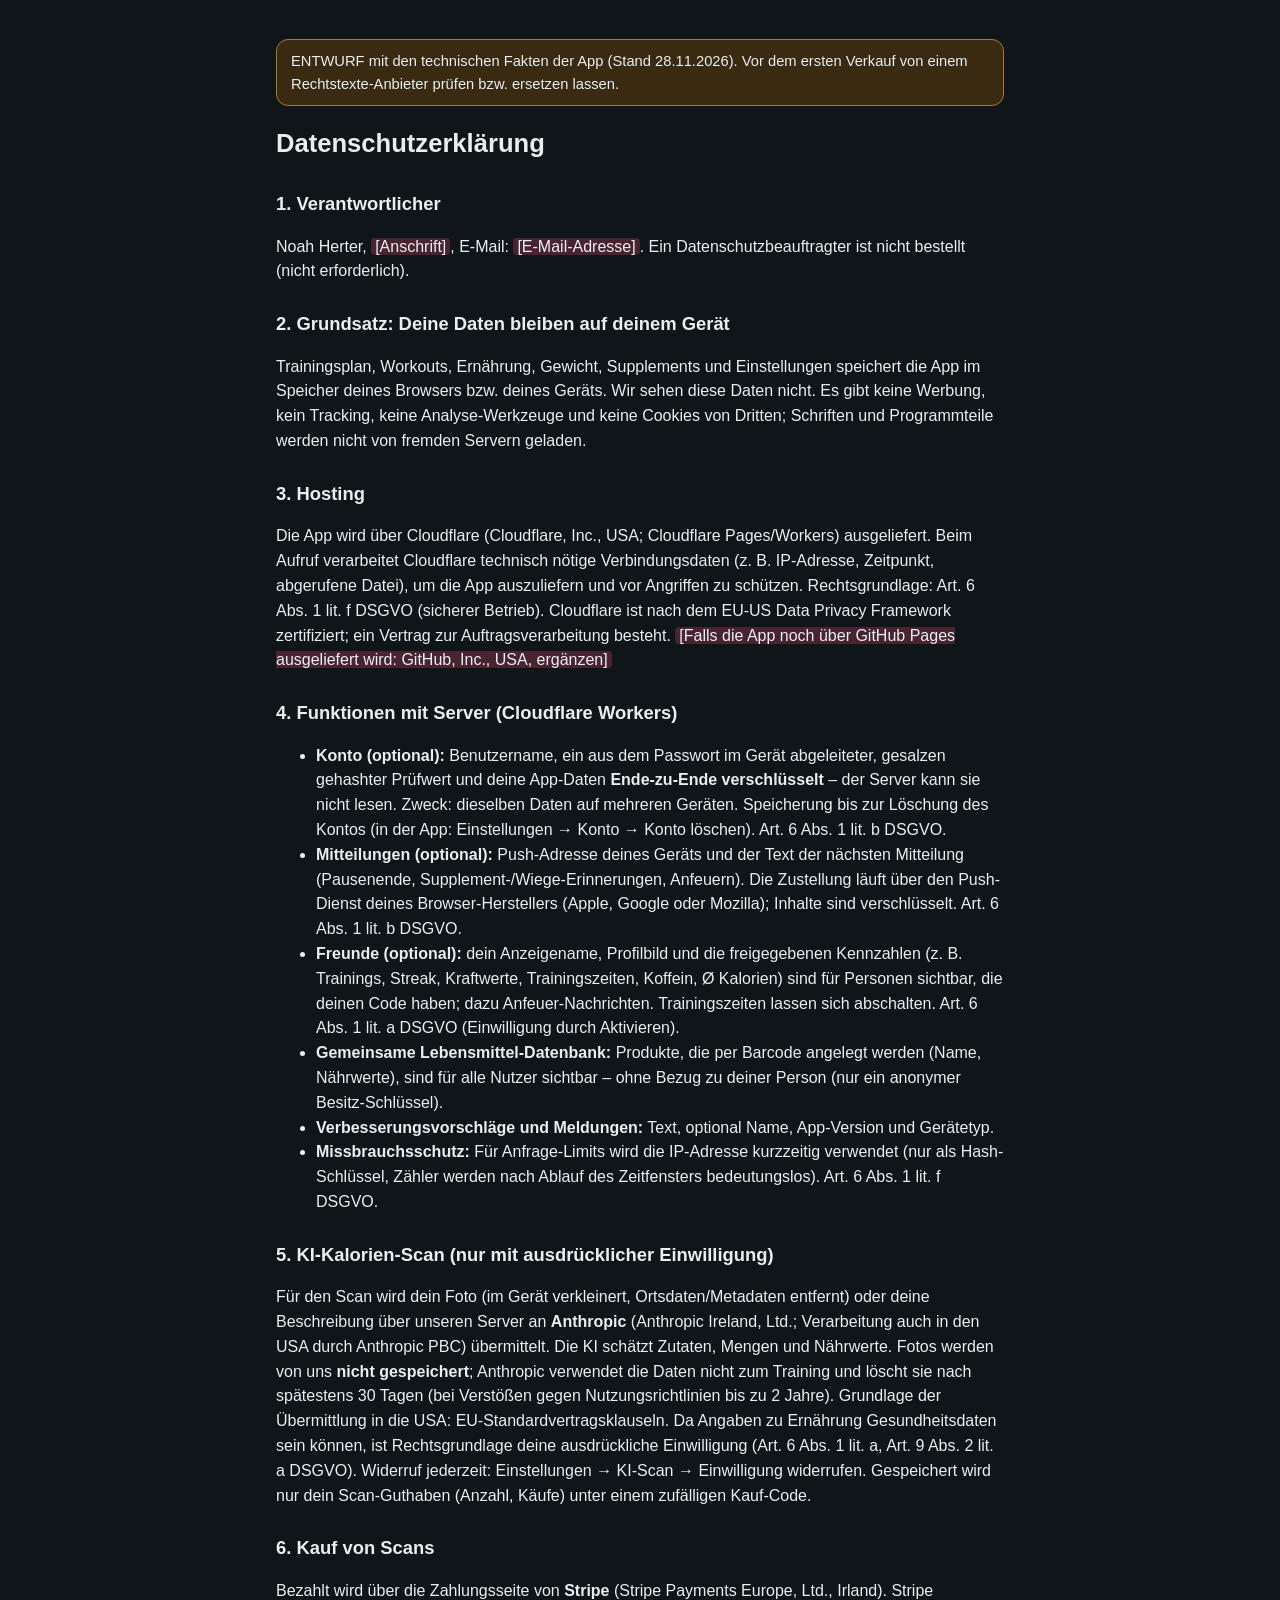
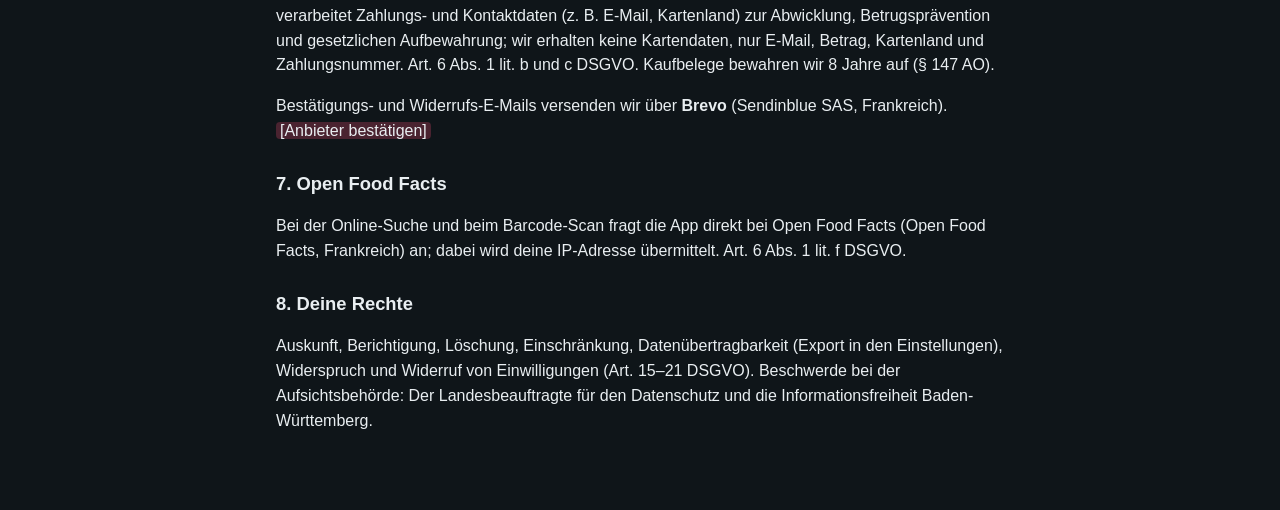
==== legal/datenschutz.html @ 0e15b8af "v3.35.0: KI-Scan, Scan-Guthaben, Kauf (Stripe), Widerruf, Rechtsseiten; Auslieferung jetzt über Clou" ====
<!doctype html>
<html lang="de"><head><meta charset="utf-8"><meta name="viewport" content="width=device-width, initial-scale=1"><title>Datenschutzerklärung</title><link rel="stylesheet" href="legal.css"></head>
<body><main>
<p class="draft">ENTWURF mit den technischen Fakten der App (Stand 28.11.2026). Vor dem ersten Verkauf von einem Rechtstexte-Anbieter prüfen bzw. ersetzen lassen.</p>
<h1>Datenschutzerklärung</h1>
<h2>1. Verantwortlicher</h2>
<p>Noah Herter, <span class="ph">[Anschrift]</span>, E-Mail: <span class="ph">[E-Mail-Adresse]</span>. Ein Datenschutzbeauftragter ist nicht bestellt (nicht erforderlich).</p>

<h2>2. Grundsatz: Deine Daten bleiben auf deinem Gerät</h2>
<p>Trainingsplan, Workouts, Ernährung, Gewicht, Supplements und Einstellungen speichert die App im Speicher deines Browsers bzw. deines Geräts. Wir sehen diese Daten nicht. Es gibt keine Werbung, kein Tracking, keine Analyse-Werkzeuge und keine Cookies von Dritten; Schriften und Programmteile werden nicht von fremden Servern geladen.</p>

<h2>3. Hosting</h2>
<p>Die App wird über Cloudflare (Cloudflare, Inc., USA; Cloudflare Pages/Workers) ausgeliefert. Beim Aufruf verarbeitet Cloudflare technisch nötige Verbindungsdaten (z. B. IP-Adresse, Zeitpunkt, abgerufene Datei), um die App auszuliefern und vor Angriffen zu schützen. Rechtsgrundlage: Art. 6 Abs. 1 lit. f DSGVO (sicherer Betrieb). Cloudflare ist nach dem EU-US Data Privacy Framework zertifiziert; ein Vertrag zur Auftragsverarbeitung besteht. <span class="ph">[Falls die App noch über GitHub Pages ausgeliefert wird: GitHub, Inc., USA, ergänzen]</span></p>

<h2>4. Funktionen mit Server (Cloudflare Workers)</h2>
<ul>
<li><b>Konto (optional):</b> Benutzername, ein aus dem Passwort im Gerät abgeleiteter, gesalzen gehashter Prüfwert und deine App-Daten <b>Ende-zu-Ende verschlüsselt</b> – der Server kann sie nicht lesen. Zweck: dieselben Daten auf mehreren Geräten. Speicherung bis zur Löschung des Kontos (in der App: Einstellungen → Konto → Konto löschen). Art. 6 Abs. 1 lit. b DSGVO.</li>
<li><b>Mitteilungen (optional):</b> Push-Adresse deines Geräts und der Text der nächsten Mitteilung (Pausenende, Supplement-/Wiege-Erinnerungen, Anfeuern). Die Zustellung läuft über den Push-Dienst deines Browser-Herstellers (Apple, Google oder Mozilla); Inhalte sind verschlüsselt. Art. 6 Abs. 1 lit. b DSGVO.</li>
<li><b>Freunde (optional):</b> dein Anzeigename, Profilbild und die freigegebenen Kennzahlen (z. B. Trainings, Streak, Kraftwerte, Trainingszeiten, Koffein, Ø Kalorien) sind für Personen sichtbar, die deinen Code haben; dazu Anfeuer-Nachrichten. Trainingszeiten lassen sich abschalten. Art. 6 Abs. 1 lit. a DSGVO (Einwilligung durch Aktivieren).</li>
<li><b>Gemeinsame Lebensmittel-Datenbank:</b> Produkte, die per Barcode angelegt werden (Name, Nährwerte), sind für alle Nutzer sichtbar – ohne Bezug zu deiner Person (nur ein anonymer Besitz-Schlüssel).</li>
<li><b>Verbesserungsvorschläge und Meldungen:</b> Text, optional Name, App-Version und Gerätetyp.</li>
<li><b>Missbrauchsschutz:</b> Für Anfrage-Limits wird die IP-Adresse kurzzeitig verwendet (nur als Hash-Schlüssel, Zähler werden nach Ablauf des Zeitfensters bedeutungslos). Art. 6 Abs. 1 lit. f DSGVO.</li>
</ul>

<h2>5. KI-Kalorien-Scan (nur mit ausdrücklicher Einwilligung)</h2>
<p>Für den Scan wird dein Foto (im Gerät verkleinert, Ortsdaten/Metadaten entfernt) oder deine Beschreibung über unseren Server an <b>Anthropic</b> (Anthropic Ireland, Ltd.; Verarbeitung auch in den USA durch Anthropic PBC) übermittelt. Die KI schätzt Zutaten, Mengen und Nährwerte. Fotos werden von uns <b>nicht gespeichert</b>; Anthropic verwendet die Daten nicht zum Training und löscht sie nach spätestens 30 Tagen (bei Verstößen gegen Nutzungsrichtlinien bis zu 2 Jahre). Grundlage der Übermittlung in die USA: EU-Standardvertragsklauseln. Da Angaben zu Ernährung Gesundheitsdaten sein können, ist Rechtsgrundlage deine ausdrückliche Einwilligung (Art. 6 Abs. 1 lit. a, Art. 9 Abs. 2 lit. a DSGVO). Widerruf jederzeit: Einstellungen → KI-Scan → Einwilligung widerrufen. Gespeichert wird nur dein Scan-Guthaben (Anzahl, Käufe) unter einem zufälligen Kauf-Code.</p>

<h2>6. Kauf von Scans</h2>
<p>Bezahlt wird über die Zahlungsseite von <b>Stripe</b> (Stripe Payments Europe, Ltd., Irland). Stripe verarbeitet Zahlungs- und Kontaktdaten (z. B. E-Mail, Kartenland) zur Abwicklung, Betrugsprävention und gesetzlichen Aufbewahrung; wir erhalten keine Kartendaten, nur E-Mail, Betrag, Kartenland und Zahlungsnummer. Art. 6 Abs. 1 lit. b und c DSGVO. Kaufbelege bewahren wir 8 Jahre auf (§ 147 AO).</p>
<p>Bestätigungs- und Widerrufs-E-Mails versenden wir über <b>Brevo</b> (Sendinblue SAS, Frankreich). <span class="ph">[Anbieter bestätigen]</span></p>

<h2>7. Open Food Facts</h2>
<p>Bei der Online-Suche und beim Barcode-Scan fragt die App direkt bei Open Food Facts (Open Food Facts, Frankreich) an; dabei wird deine IP-Adresse übermittelt. Art. 6 Abs. 1 lit. f DSGVO.</p>

<h2>8. Deine Rechte</h2>
<p>Auskunft, Berichtigung, Löschung, Einschränkung, Datenübertragbarkeit (Export in den Einstellungen), Widerspruch und Widerruf von Einwilligungen (Art. 15–21 DSGVO). Beschwerde bei der Aufsichtsbehörde: Der Landesbeauftragte für den Datenschutz und die Informationsfreiheit Baden-Württemberg.</p>
</main></body></html>
---- legal/legal.css ----
:root { color-scheme: dark; --bg: #0f1519; --text: #e9eef1; --muted: #a9bac4; --accent: #d98a97; --warn: #3a2a12; --warn-b: #a8783a; }
* { box-sizing: border-box; }
body { margin: 0; background: var(--bg); color: var(--text); font: 16px/1.55 -apple-system, BlinkMacSystemFont, "Segoe UI", Roboto, sans-serif; }
main { max-width: 760px; margin: 0 auto; padding: 24px 16px 60px; overflow-wrap: anywhere; }
h1 { font-size: 1.6rem; margin: 8px 0 16px; } h2 { font-size: 1.15rem; margin: 26px 0 8px; } h3 { font-size: 1rem; margin: 18px 0 6px; }
a { color: var(--accent); } p, li { color: var(--text); } .muted { color: var(--muted); font-size: 0.9rem; }
.draft { padding: 10px 14px; border-radius: 12px; background: var(--warn); border: 1px solid var(--warn-b); margin-bottom: 18px; font-size: 0.92rem; }
.ph { background: #4a2330; padding: 0 4px; border-radius: 4px; }
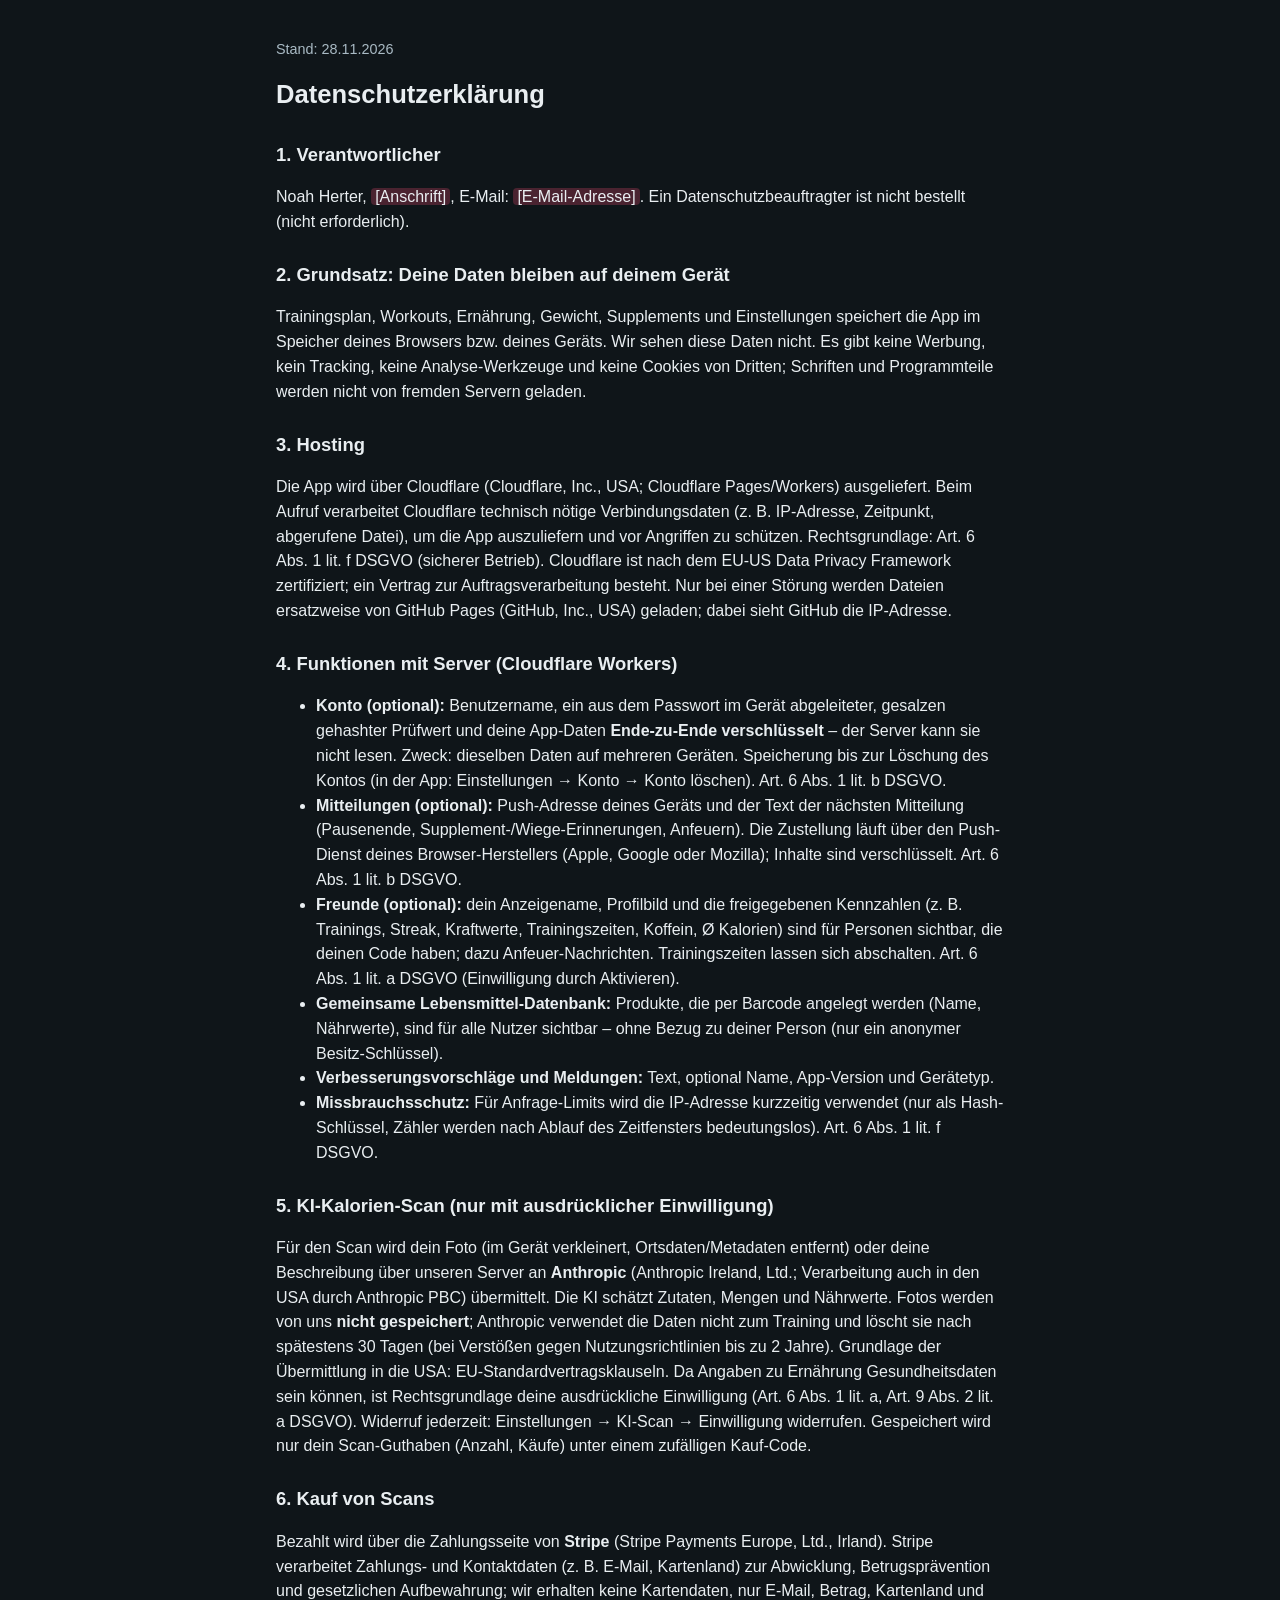
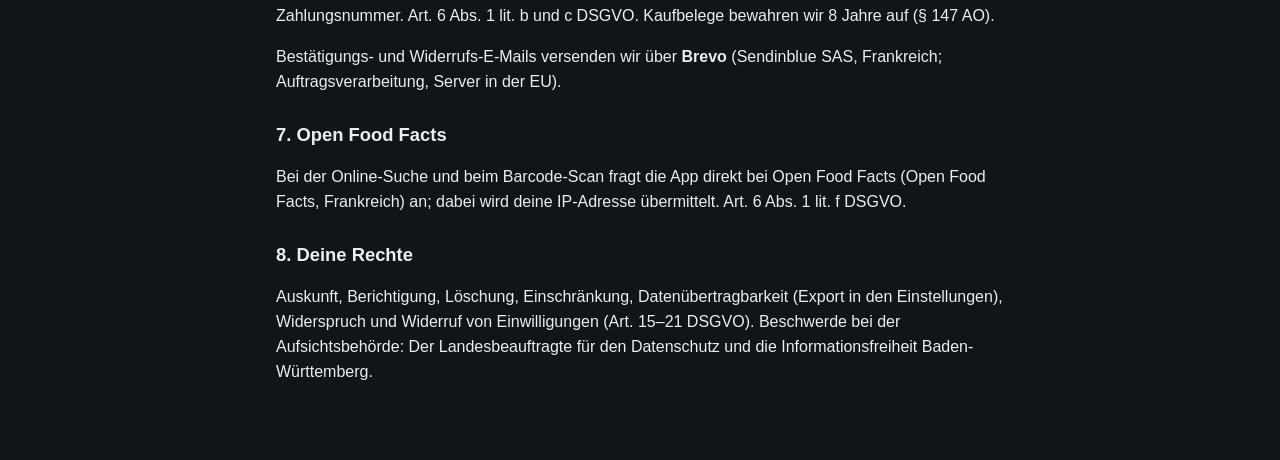
==== commit 8f3fc9fa: "v3.35.1: Rechtstexte erst sichtbar wenn fertig, Verkaufssperre bei Entwürfen, Umzugshinweis Co-Autho" ====
--- a/legal/datenschutz.html
+++ b/legal/datenschutz.html
@@ -1,7 +1,7 @@
 <!doctype html>
 <html lang="de"><head><meta charset="utf-8"><meta name="viewport" content="width=device-width, initial-scale=1"><title>Datenschutzerklärung</title><link rel="stylesheet" href="legal.css"></head>
 <body><main>
-<p class="draft">ENTWURF mit den technischen Fakten der App (Stand 28.11.2026). Vor dem ersten Verkauf von einem Rechtstexte-Anbieter prüfen bzw. ersetzen lassen.</p>
+<p class="muted">Stand: 28.11.2026</p>
 <h1>Datenschutzerklärung</h1>
 <h2>1. Verantwortlicher</h2>
 <p>Noah Herter, <span class="ph">[Anschrift]</span>, E-Mail: <span class="ph">[E-Mail-Adresse]</span>. Ein Datenschutzbeauftragter ist nicht bestellt (nicht erforderlich).</p>
@@ -10,7 +10,7 @@
 <p>Trainingsplan, Workouts, Ernährung, Gewicht, Supplements und Einstellungen speichert die App im Speicher deines Browsers bzw. deines Geräts. Wir sehen diese Daten nicht. Es gibt keine Werbung, kein Tracking, keine Analyse-Werkzeuge und keine Cookies von Dritten; Schriften und Programmteile werden nicht von fremden Servern geladen.</p>
 
 <h2>3. Hosting</h2>
-<p>Die App wird über Cloudflare (Cloudflare, Inc., USA; Cloudflare Pages/Workers) ausgeliefert. Beim Aufruf verarbeitet Cloudflare technisch nötige Verbindungsdaten (z. B. IP-Adresse, Zeitpunkt, abgerufene Datei), um die App auszuliefern und vor Angriffen zu schützen. Rechtsgrundlage: Art. 6 Abs. 1 lit. f DSGVO (sicherer Betrieb). Cloudflare ist nach dem EU-US Data Privacy Framework zertifiziert; ein Vertrag zur Auftragsverarbeitung besteht. <span class="ph">[Falls die App noch über GitHub Pages ausgeliefert wird: GitHub, Inc., USA, ergänzen]</span></p>
+<p>Die App wird über Cloudflare (Cloudflare, Inc., USA; Cloudflare Pages/Workers) ausgeliefert. Beim Aufruf verarbeitet Cloudflare technisch nötige Verbindungsdaten (z. B. IP-Adresse, Zeitpunkt, abgerufene Datei), um die App auszuliefern und vor Angriffen zu schützen. Rechtsgrundlage: Art. 6 Abs. 1 lit. f DSGVO (sicherer Betrieb). Cloudflare ist nach dem EU-US Data Privacy Framework zertifiziert; ein Vertrag zur Auftragsverarbeitung besteht. Nur bei einer Störung werden Dateien ersatzweise von GitHub Pages (GitHub, Inc., USA) geladen; dabei sieht GitHub die IP-Adresse.</p>
 
 <h2>4. Funktionen mit Server (Cloudflare Workers)</h2>
 <ul>
@@ -27,7 +27,7 @@
 
 <h2>6. Kauf von Scans</h2>
 <p>Bezahlt wird über die Zahlungsseite von <b>Stripe</b> (Stripe Payments Europe, Ltd., Irland). Stripe verarbeitet Zahlungs- und Kontaktdaten (z. B. E-Mail, Kartenland) zur Abwicklung, Betrugsprävention und gesetzlichen Aufbewahrung; wir erhalten keine Kartendaten, nur E-Mail, Betrag, Kartenland und Zahlungsnummer. Art. 6 Abs. 1 lit. b und c DSGVO. Kaufbelege bewahren wir 8 Jahre auf (§ 147 AO).</p>
-<p>Bestätigungs- und Widerrufs-E-Mails versenden wir über <b>Brevo</b> (Sendinblue SAS, Frankreich). <span class="ph">[Anbieter bestätigen]</span></p>
+<p>Bestätigungs- und Widerrufs-E-Mails versenden wir über <b>Brevo</b> (Sendinblue SAS, Frankreich; Auftragsverarbeitung, Server in der EU).</p>
 
 <h2>7. Open Food Facts</h2>
 <p>Bei der Online-Suche und beim Barcode-Scan fragt die App direkt bei Open Food Facts (Open Food Facts, Frankreich) an; dabei wird deine IP-Adresse übermittelt. Art. 6 Abs. 1 lit. f DSGVO.</p>
